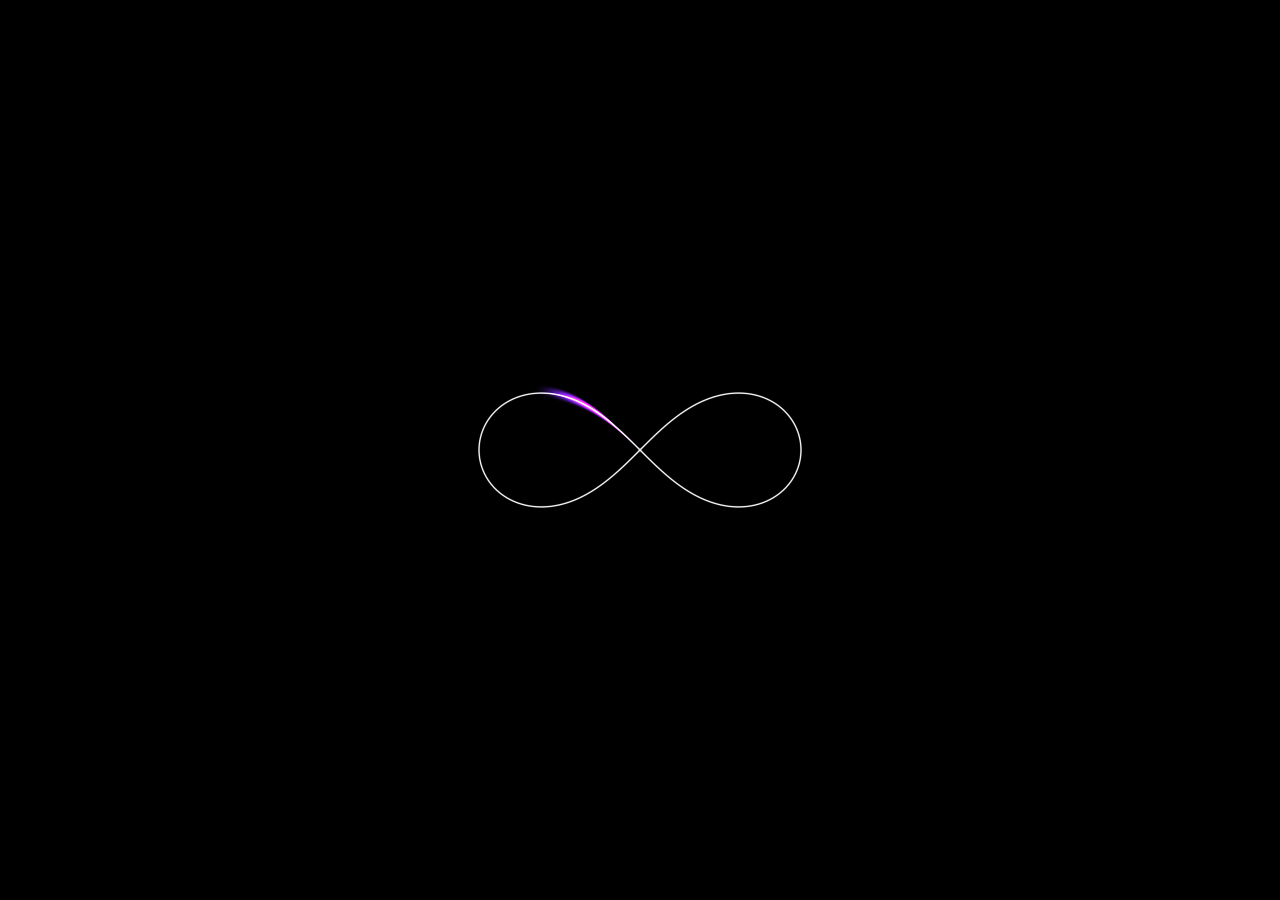
==== index.html @ 95f0ab80 "v0.1e" ====
<!DOCTYPE html>
<html lang="en">
    <head>
        <meta charset="UTF-8">
        <meta http-equiv='X-UA-Compatible' content='IE=edge'>
        <meta name='viewport' content='width=device-width, initial-scale=1'>

        <title>Infinity Watches</title>

        <!-- <link class="bsFiles" href="https://cdn.jsdelivr.net/npm/bootstrap@5.3.3/dist/css/bootstrap.min.css" rel="stylesheet   " integrity="sha384-QWTKZyjpPEjISv5WaRU9OFeRpok6YctnYmDr5pNlyT2bRjXh0JMhjY6hW+ALEwIH" crossorigin="anonymous" disabled> -->
        <!-- <script class="bsFiles" src="https://cdn.jsdelivr.net/npm/bootstrap@5.3.3/dist/js/bootstrap.bundle.min.js" integrity="s    ha384-YvpcrYf0tY3lHB60NNkmXc5s9fDVZLESaAA55NDzOxhy9GkcIdslK1eN7N6jIeHz" crossorigin="anonymous" disabled></script> -->


        <link rel="stylesheet" href="Styles/deskLoadStyle.css">
        <link rel="stylesheet" href="Styles/mobileLoadStyle.css">
        <link rel="icon" type="image/png" href="Images/Logos/logo_white.png">

        <script src="Scripts/infinityLoadAnim.js" class="loadAnimScripts"></script>
        <script src="Scripts/loadingScript.js"></script>
        <script src="Scripts/loginScript.js"></script>
        <link rel="stylesheet" href="Styles/loginStyle.css">    
    </head>
<body>
    <div class="loadMobile">
        <div class="infinity" id="loader"></div>
    </div>
    <script id="rendered-js" class="loadAnimScripts">load()</script>
    
    <div class="wrap" onmouseenter="toggleTint()" onmouseleave="toggleTint()">
        <div class="logImg">
            <img src="Images/Logos/logo_white.png" alt="infinity watches' logo">
        </div>
        <div class="logTitle">
            <h1>Infinity Watches</h1>
        </div>
        <div class="logWrap">
            <form action="">
                <div>
                    <p>Welcome to <span>Infinity Watches'</span> official website, please log in to continue.</p>
                </div>
                <p id="ermsg" style="color: red;">Error</p>
                <div>
                    <input type="text" placeholder="Username" required class="inUname" autocomplete="off">
                </div>
                <div class="pass">
                    <input type="password" id="passin" placeholder="Password" required>
                    <div class="pshow" style="margin: 0;" onclick="togglePasswordVisibility()">
                        <img src="Images/Misc/eye.png" id="eyeimg">
                    </div>
                </div>
                <div class="btns">
                    <button type="submit" class="sub">Log in</button>
                    <button type="reset" class="res">Reset</button>
                </div>
                <div>
                    <p>Don't have an account? <a href="">Sign up</a> now!</p>
                </div>
            </form>
        </div>
    </div>

</body>
</html>
---- Styles/deskLoadStyle.css ----
body {
    margin: 0;
}
.can
{
    position: absolute;
    width: 40%;
    z-index: 1000;
}
#cavCon
{
    top: 0;
    bottom: 0;
    right: 0;
    left: 0;
    position: absolute;
    z-index: 999;
    background-color: black;
    display: grid;
    align-items: center;
    justify-items: center;
    overflow: hidden;
}
.hidden {
    opacity: 0;
    overflow: hidden;
    transition: opacity 1.5s ease;
}
---- Styles/mobileLoadStyle.css ----
.loadMobile {
    display: flex;
    align-items: center;
    justify-content: center;
    position: absolute;
    height: 100vh;
    width: 100vw;
    background-color: black;
    z-index: 999;
  }
  
  .infinity {
    margin-top: -10.4%; 
    position: relative;
    width: 33.8vw; 
    height: 15.08vw; 
    animation: spin 3s infinite cubic-bezier(0.76, -0.52, 0.02, 1.48); 
  }
  
  .infinity:before,
  .infinity:after {
    content: '';
    position: absolute;
    top: 0;
    left: 0;
    width: 9.88vw; 
    height: 9.88vw; 
    border: 2.6vw solid #fff; 
    border-radius: 50% 50% 0 50%;
    transform: rotate(-45deg);
  }
  
  .infinity:before {
    animation: left 1.5s infinite alternate ease-in-out, morph 1.5s infinite alternate ease-in-out; 
  }
  
  .infinity:after {
    left: auto;
    right: 0;
    border-radius: 50% 50% 50% 0;
    transform: rotate(45deg);
    animation: right 1.5s infinite alternate cubic-bezier(0.76, -0.52, 0.02, 1.48), morph 1.5s infinite alternate cubic-bezier(0.76, -0.52, 0.02, 1.48); 
  }
  
  @keyframes left {
    0% {
      left: 9.36vw; 
    }
  }
  
  @keyframes right {
    0% {
      right: 9.36vw; 
    }
  }
  
  @keyframes morph {
    0% {
      border-radius: 50%;
    }
  }
  
  @keyframes spin {
    0% {
      transform: rotate(540deg);
    }
  }
---- Styles/loginStyle.css ----
/* FONTS */
@font-face {
    font-family: LogoText;
    src: url(../Fonts/GreatVibes/GreatVibes-Regular.ttf);
}
@font-face {
    font-family: textf;
    src: url(../Fonts/OpenSans/OpenSans.ttf);
}
@font-face {
    font-family: textf-light;
    src: url(../Fonts/OpenSans/OpenSans-Light.ttf);
}
@font-face {
    font-family: Title;
    src: url(../Fonts/Playfair/PlayfairDisplay-Regular.ttf);
}
@font-face {
    font-family: TitleItalic;
    src: url(../Fonts/Playfair/PlayfairDisplay-Italic.ttf);
}
@font-face {
    font-family: TitleBoldItalic;
    src: url(../Fonts/Playfair/PlayfairDisplay-BoldItalic.ttf);
}
@font-face {
    font-family: TitleBold;
    src: url(../Fonts/Playfair/PlayfairDisplay-Bold.ttf);
}   
:root{
    font-size: 62.5%;
}
html
{
    scroll-behavior: smooth;
    
}
body
{
    overflow: hidden;
    font-size: 1.6rem;

    color: white;

    margin: 0;
    padding: 0;

    height: 100vh;
    width: 100vw;

    /* background-color: #1A1A1C; */
    background-image: url(../Images/Backgrounds/loginWall.jpg);
    background-size: cover;
    background-position-y: top;
    background-position-x: center;
    display: grid;    

    justify-content: center;
    align-content: center;
    transition: backdrop-filter 600ms;

}
.bodyTint
{
    backdrop-filter: brightness(130%);
    transition: backdrop-filter 600ms;
}
img
{
    user-select: none;
}
.wrap
{
    margin-top: -10vh;
    display: grid;
    justify-items: center;
    backdrop-filter: blur(5px) brightness(40%);

    align-content: center;
    height: 110vh;
    bottom: 0;
    border-right: solid white .5rem;
    border-left: solid white .5rem;
    transition: backdrop-filter 600ms;
}
.wrap:hover
{
    backdrop-filter: blur(5px) brightness(15%);
    transition: backdrop-filter 600ms;
}
.logImg
{
    width: 40%;
}

.logImg img
{
    width: 100%;
}

.logTitle h1
{
    text-align: center;
    margin-top: -7rem;
    margin-left: -1.6rem;
    user-select: none;
    font-family: LogoText;
    font-weight: bold;
    color: white;
    text-transform: capitalize;
    font-size: 6rem;
    /* text-shadow:
    3px 3px 10px #000,
    -3px 3px 10px #000,
    -3px -3px 10px #000,
    3px -3px 10px #000; */
    text-shadow: #262629 .3rem .3rem;

}
.logWrap
{
    border-radius: 2rem;
    margin-top: -2%;
    padding: 2rem 0;
    /* background-color: #1A1A1C; */
    width: 80%;
    display: flex;
    justify-content: center;
}

form 
{
    margin-top: -8%;
    width: 80%;
}

.logWrap div
{

    margin: 2rem 0;
    
}

.logWrap p
{
    color: white;
    font-family: titleitalic;
    text-align: center;
    font-size: 2.2rem;
    letter-spacing: .08rem;
    user-select: none;
}
.inUname
{
    width: 95%;
}
.logWrap input
{
    border: rgba(255, 255, 255, .2) .2rem solid;
    
    color: white;
    font-size: 2rem;
    font-family: title;
    text-align: center;
    padding: 1.4rem;
    border-radius: 4rem;
    background-color: transparent;
    letter-spacing: .25rem;
    font-style: italic;
    transition: background-color 400ms;
    backdrop-filter: blur(20px);
}

.logWrap input:focus
{
    border: rgba(255, 255, 255, .2) .2rem solid;
     
    background-color: rgba(255, 255, 255, .2);
    outline: none;
}

.btns
{
    width: 100%;
    display: flex;
    justify-content: center;
    gap: 0rem;
}

.btns button
{
    background: transparent;
    color: rgba(255, 255, 255, .8);
    width: fit-content;
    font-size: 2rem;
    transition: background-color 600ms, color 300ms, box-shadow 600ms;
    cursor: pointer;
    backdrop-filter: blur(4rem);
    font-family: title;

}
.res
{
    border-radius: 0rem 4rem 4rem 0rem;
    padding: 1.4rem 5rem 1.4rem 4.2rem;
    border: solid rgba(255, 255, 255, .2) .2rem;
    border-left: none;

}
.sub 
{
    border-radius: 4rem 0rem 0rem 4rem;
    padding: 1.4rem 4rem 1.4rem 5rem;
    border: solid rgba(255, 255, 255, .2) .2rem;
    border-right: solid rgba(255, 255, 255, .2) .2rem;


}
.sub:hover
{
    background-color: white;
    color:#1A1A1C;
    box-shadow: 0 0 2rem #fff;
    transition: background-color 600ms, color 300ms, box-shadow 600ms;
}
.res:hover
{
    color: white;
    background-color: rgb(198, 0, 0);
    transition: background-color 600ms;
    box-shadow:0 0 2rem red;

    transition: background-color 600ms, color 300ms, box-shadow 600ms;

} 
.pass
{
    width: 100%;
    display: grid;
    grid-template-columns: 92.35% 6%;
    justify-content: space-evenly;
    gap: 2%;
    align-items: center;
}

.pshow
{
    width: 100%;
}
.pshow img
{
    width: 100%;
    filter: brightness(50%);
    transition: filter 300ms;
    z-index: 1;
}

.pshow img:hover
{
    filter: brightness(100%);
    transition: filter 300ms;
    cursor: pointer;

}
#ermsg
{
    margin-top: -1rem;
    display: none;
}


@media (max-width:1400px) {
    body
    {
        background-position-x: 65%;
    }
}

@media (max-width:1000px) {

    body
    {
        background-position-x: 72%;
    }

    .wrap
    {
        margin-top: -5vh;
        display: grid;
        justify-items: center;
        backdrop-filter: none;
        width: 100vw;
        align-content: center;
        height: 105vh;
        bottom: 0;
        border-right: none;
        border-left: none;
        transition: backdrop-filter 600ms;
        backdrop-filter: blur(.4rem);

    }
    .wrap:hover
    {
        backdrop-filter: blur(.4rem);

    }
    .logWrap
    {
        margin-top: -2rem;
    }
}

@media (max-width:700px) {

    body
    {
        backdrop-filter: brightness(50%) blur(.4rem);
        background-position-x: 60%;
    }
    .wrap h1
    {
        font-size: 5rem;
    }

    
}

@media (max-width:600px) {

    body
    {
        backdrop-filter: brightness(50%) blur(.4rem);
        background-position-x: 62%;
    }

    .logTitle
    {
        margin-top: 2rem;
    }
    .wrap h1
    {
        font-size: 4rem;
    }
    
}

@media (max-width:500px) {

    body
    {
        background-position-x: 70%;
    }
    .wrap
    {
        margin-left: 0rem;
    }
    .logImg
    {
        width: 50%;
        margin-left: 0rem;
    }
    .logTitle
    {
        margin-top: 3rem;
    }
    .wrap h1
    {
        margin-left: 0;
        font-size: 4rem;
    }
    .wrap p
    {
        font-size: 1.6rem;
    }
    .btns button
    {
        font-size: 1.4rem;
    }

    .wrap input
    {
        font-size: 1.4rem;
    }
    
}
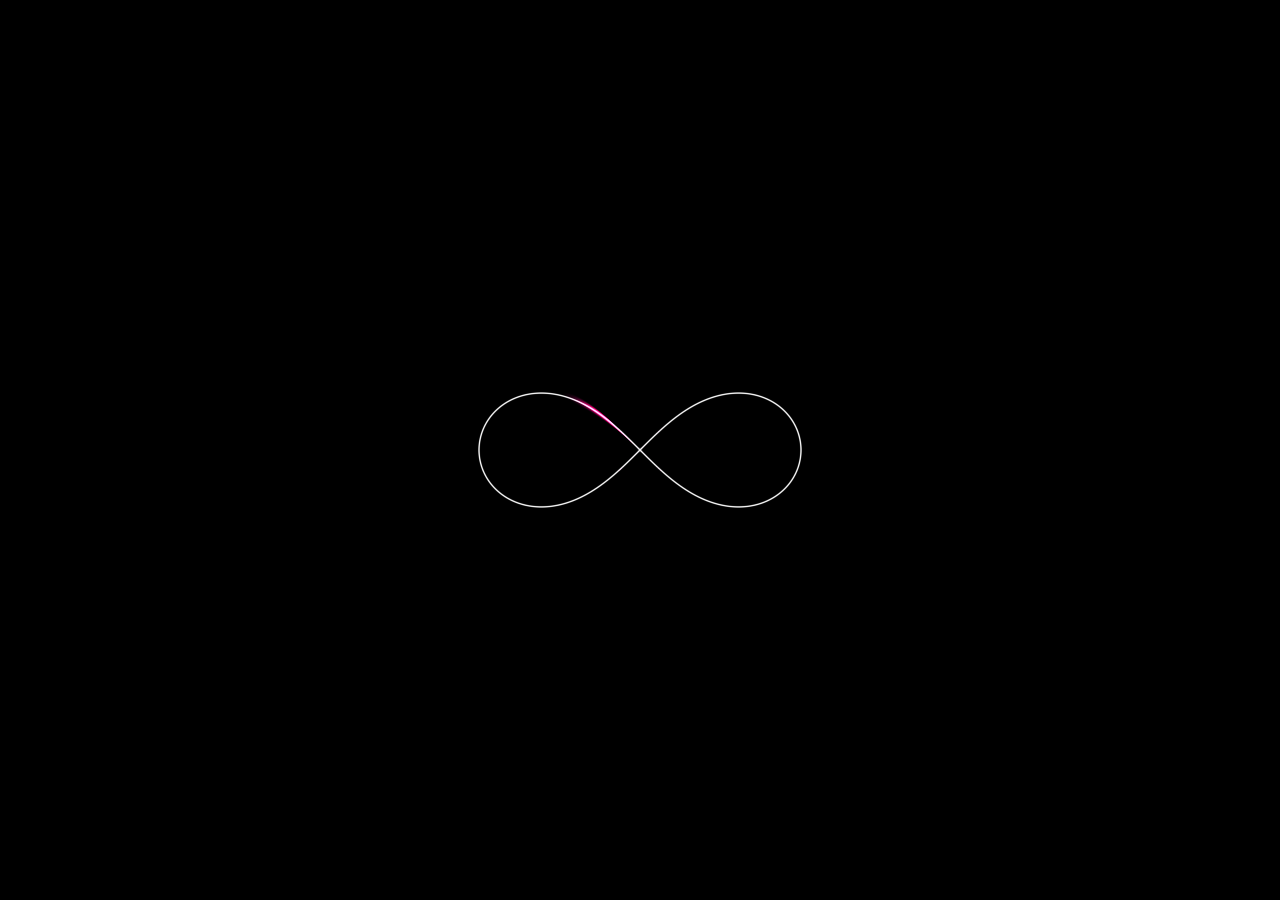
==== commit 079a577c: "v0.1h" ====
--- a/index.html
+++ b/index.html
@@ -35,7 +35,7 @@
         </div>
         <div class="logWrap">
             <form action="">
-                <div>
+                <div class="welc">
                     <p>Welcome to <span>Infinity Watches'</span> official website, please log in to continue.</p>
                 </div>
                 <p id="ermsg" style="color: red;">Error</p>
--- a/Styles/loginStyle.css
+++ b/Styles/loginStyle.css
@@ -62,8 +62,24 @@
 }
 .bodyTint
 {
+    .wrap
+    {
+        backdrop-filter: blur(5px) brightness(15%);
+        transition: backdrop-filter 600ms;
+    }
+    
+}
+.bodyTintFF
+{
     backdrop-filter: brightness(130%);
+    .wrap
+    {
+        backdrop-filter: blur(5px) brightness(15%);
+        transition: backdrop-filter 600ms;
+    }
+    
     transition: backdrop-filter 600ms;
+
 }
 img
 {
@@ -83,11 +99,7 @@
     border-left: solid white .5rem;
     transition: backdrop-filter 600ms;
 }
-.wrap:hover
-{
-    backdrop-filter: blur(5px) brightness(15%);
-    transition: backdrop-filter 600ms;
-}
+
 .logImg
 {
     width: 40%;
@@ -213,8 +225,6 @@
     padding: 1.4rem 4rem 1.4rem 5rem;
     border: solid rgba(255, 255, 255, .2) .2rem;
     border-right: solid rgba(255, 255, 255, .2) .2rem;
-
-
 }
 .sub:hover
 {
@@ -350,9 +360,22 @@
     {
         background-position-x: 70%;
     }
+    form
+    {
+        margin-left: 0rem;
+    }
     .wrap
     {
         margin-left: 0rem;
+    }
+    .welc p
+    {
+        margin-left: 1.5rem;
+    }
+    .logWrap
+    {
+        margin-left: -1.5rem;
+
     }
     .logImg
     {
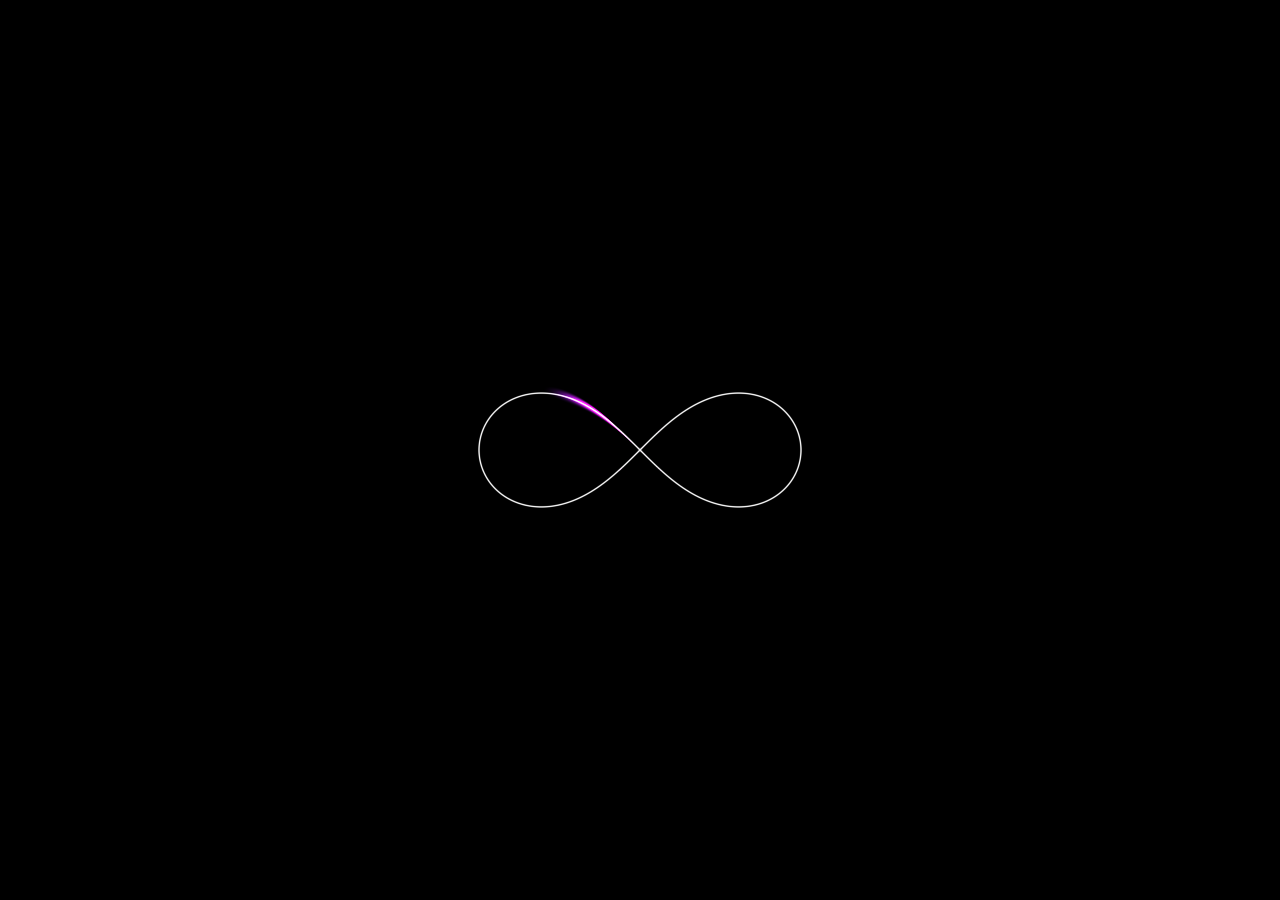
==== commit f976503b: "v0.1j" ====
--- a/index.html
+++ b/index.html
@@ -43,7 +43,7 @@
                     <input type="text" placeholder="Username" required class="inUname" autocomplete="off">
                 </div>
                 <div class="pass">
-                    <input type="password" id="passin" placeholder="Password" required>
+                    <input type="password" id="passin" placeholder="Password" required autocomplete="off">
                     <div class="pshow" style="margin: 0;" onclick="togglePasswordVisibility()">
                         <img src="Images/Misc/eye.png" id="eyeimg">
                     </div>
--- a/Styles/loginStyle.css
+++ b/Styles/loginStyle.css
@@ -219,6 +219,7 @@
     border-left: none;
 
 }
+
 .sub 
 {
     border-radius: 4rem 0rem 0rem 4rem;
@@ -228,21 +229,34 @@
 }
 .sub:hover
 {
-    background-color: white;
-    color:#1A1A1C;
-    box-shadow: 0 0 2rem #fff;
-    transition: background-color 600ms, color 300ms, box-shadow 600ms;
+    background-color: rgba(255, 255, 255, .4);
+
+    backdrop-filter: brightness(200%);
 }
 .res:hover
 {
-    color: white;
-    background-color: rgb(198, 0, 0);
-    transition: background-color 600ms;
-    box-shadow:0 0 2rem red;
-
-    transition: background-color 600ms, color 300ms, box-shadow 600ms;
-
+    background-color: rgba(255, 255, 255, .4);
+
+    backdrop-filter: brightness(200%);    
 } 
+.sub:active
+{
+    box-shadow: 0 0 1rem #fff;
+    color: black;
+    background-color: #fff;
+    transition: background-color 0ms, color 0ms, box-shadow 0ms;
+
+}
+
+.res:active
+{
+    box-shadow: 0 0 1rem #fff;
+    color: black;
+    background-color: #fff;
+    transition: background-color 0ms, color 0ms, box-shadow 0ms;
+
+}
+
 .pass
 {
     width: 100%;
@@ -400,9 +414,20 @@
         font-size: 1.4rem;
     }
 
+
     .wrap input
     {
         font-size: 1.4rem;
     }
-    
-}
+    .res
+    {
+        padding: 1.4rem 4.5rem 1.4rem 4.2rem;
+
+    }
+    .sub 
+    {
+        padding: 1.4rem 3.5rem 1.4rem 5rem;
+    }
+
+
+}
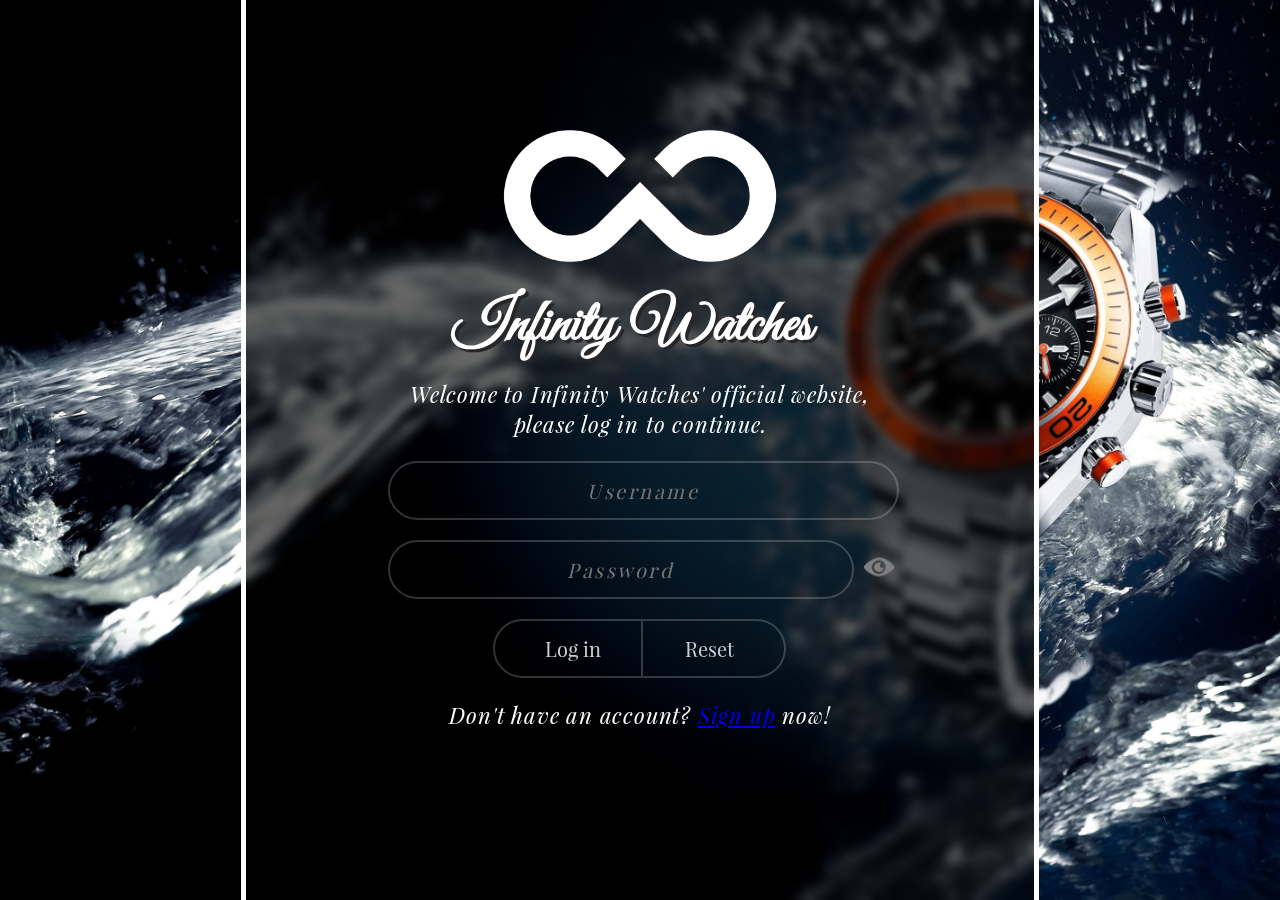
==== commit 5137ad4b: "v0.2a" ====
--- a/index.html
+++ b/index.html
@@ -19,13 +19,37 @@
         <script src="Scripts/loadingScript.js"></script>
         <script src="Scripts/loginScript.js"></script>
         <link rel="stylesheet" href="Styles/loginStyle.css">    
+        <link rel="stylesheet" href="Styles/signupStyle.css">    
     </head>
 <body>
     <div class="loadMobile">
         <div class="infinity" id="loader"></div>
     </div>
     <script id="rendered-js" class="loadAnimScripts">load()</script>
-    
+    <div class="signwrap">
+        <div class="signf">
+            <p>To create a new account, please fill in with the username you wish to use and your password.</p>
+            <p class="errsig" style="color: red;">Error</p>
+            <form action="">
+                <div>
+                    <div>
+                        <input type="text" placeholder="Username" required class="inUname" autocomplete="off">
+                    </div>
+                    <div class="pass">
+                        <input type="password" id="passinS" placeholder="Password" required autocomplete="off">
+                        <div class="pshow" style="margin: 0;" onclick="togglePasswordVisibilitySig()">
+                            <img src="Images/Misc/eye.png" id="eyeimgS">
+                        </div>
+                    </div>
+                    <div class="btns">
+                        <button type="submit" class="sub">Log in</button>
+                        <button type="reset" class="res">Reset</button>
+                        <button type="button" onclick="cancelsup()" class="canc">Cancel</button>
+                    </div>
+                </div>
+            </form>
+        </div>
+    </div>
     <div class="wrap" onmouseenter="toggleTint()" onmouseleave="toggleTint()">
         <div class="logImg">
             <img src="Images/Logos/logo_white.png" alt="infinity watches' logo">
@@ -44,7 +68,7 @@
                 </div>
                 <div class="pass">
                     <input type="password" id="passin" placeholder="Password" required autocomplete="off">
-                    <div class="pshow" style="margin: 0;" onclick="togglePasswordVisibility()">
+                    <div class="pshow" style="margin: 0;" onclick="togglePasswordVisibilityLog()">
                         <img src="Images/Misc/eye.png" id="eyeimg">
                     </div>
                 </div>
@@ -53,7 +77,7 @@
                     <button type="reset" class="res">Reset</button>
                 </div>
                 <div>
-                    <p>Don't have an account? <a href="">Sign up</a> now!</p>
+                    <p>Don't have an account? <a href="#" onclick="showsign()">Sign up</a> now!</p>
                 </div>
             </form>
         </div>
--- a/Styles/loginStyle.css
+++ b/Styles/loginStyle.css
@@ -191,7 +191,7 @@
     outline: none;
 }
 
-.btns
+.logWrap .btns
 {
     width: 100%;
     display: flex;
@@ -199,7 +199,7 @@
     gap: 0rem;
 }
 
-.btns button
+.logWrap .btns button
 {
     background: transparent;
     color: rgba(255, 255, 255, .8);
@@ -211,7 +211,7 @@
     font-family: title;
 
 }
-.res
+.logWrap .res
 {
     border-radius: 0rem 4rem 4rem 0rem;
     padding: 1.4rem 5rem 1.4rem 4.2rem;
@@ -220,26 +220,26 @@
 
 }
 
-.sub 
+.logWrap .sub 
 {
     border-radius: 4rem 0rem 0rem 4rem;
     padding: 1.4rem 4rem 1.4rem 5rem;
     border: solid rgba(255, 255, 255, .2) .2rem;
     border-right: solid rgba(255, 255, 255, .2) .2rem;
 }
-.sub:hover
+.logWrap .sub:hover
 {
     background-color: rgba(255, 255, 255, .4);
 
     backdrop-filter: brightness(200%);
 }
-.res:hover
+.logWrap .res:hover
 {
     background-color: rgba(255, 255, 255, .4);
 
     backdrop-filter: brightness(200%);    
 } 
-.sub:active
+.logWrap .sub:active
 {
     box-shadow: 0 0 1rem #fff;
     color: black;
@@ -248,7 +248,7 @@
 
 }
 
-.res:active
+.logWrap .res:active
 {
     box-shadow: 0 0 1rem #fff;
     color: black;
@@ -257,7 +257,7 @@
 
 }
 
-.pass
+.logWrap .pass
 {
     width: 100%;
     display: grid;
@@ -267,11 +267,11 @@
     align-items: center;
 }
 
-.pshow
+.logWrap .pshow
 {
     width: 100%;
 }
-.pshow img
+.logWrap .pshow img
 {
     width: 100%;
     filter: brightness(50%);
@@ -279,14 +279,14 @@
     z-index: 1;
 }
 
-.pshow img:hover
+.logWrap .pshow img:hover
 {
     filter: brightness(100%);
     transition: filter 300ms;
     cursor: pointer;
 
 }
-#ermsg
+.logWrap #ermsg
 {
     margin-top: -1rem;
     display: none;
@@ -409,13 +409,13 @@
     {
         font-size: 1.6rem;
     }
-    .btns button
+    .logWrap .btns button
     {
         font-size: 1.4rem;
     }
 
 
-    .wrap input
+    .logWrap input
     {
         font-size: 1.4rem;
     }
--- a/Styles/signupStyle.css
+++ b/Styles/signupStyle.css
@@ -0,0 +1,286 @@
+.signwrap
+{
+    display: none;
+    position: absolute;
+    width: 100vw;
+    height: 100vh;
+    z-index: 998;
+    justify-content: center;
+    align-items: center;
+}
+.signwraphide
+{
+    backdrop-filter: brightness(100%) blur(0px);
+
+    transition: backdrop-filter 600ms;
+}
+.signwrapshow
+{
+    backdrop-filter: brightness(80%) blur(4px);
+
+    transition: backdrop-filter 600ms;
+
+}
+.signf
+{
+    width: 100%;
+    padding: 2% 30%;
+    height: auto;
+    
+}
+.signfshow
+{
+    opacity: 100;
+    backdrop-filter: brightness(130%) blur(20px);
+
+    transition: opacity 400ms, backdrop-filter 800ms;
+    
+}
+.signfhide
+{
+    opacity: 0;
+    transition: opacity 400ms;
+}
+.signf p
+{
+    color: white;
+    font-family: titleitalic;
+    text-align: center;
+    font-size: 2.2rem;
+    letter-spacing: .08rem;
+    user-select: none;
+}
+.errsig
+{
+    display: none;
+}
+
+.signf .inUname
+{
+    width: 95%;
+}
+.signf input
+{
+    border: rgba(255, 255, 255, .2) .2rem solid;
+    
+    color: white;
+    font-size: 2rem;
+    font-family: title;
+    text-align: center;
+    padding: 1.4rem;
+    border-radius: 4rem;
+    background-color: transparent;
+    letter-spacing: .25rem;
+    font-style: italic;
+    transition: background-color 400ms;
+    backdrop-filter: blur(20px);
+}
+
+.signf input:focus
+{
+    border: rgba(255, 255, 255, .2) .2rem solid;
+     
+    background-color: rgba(255, 255, 255, .2);
+    outline: none;
+}
+
+.signf .btns
+{
+    width: 100%;
+    display: flex;
+    justify-content: center;
+    gap: 0rem;
+}
+
+.signf .btns button
+{
+    background: transparent;
+    color: rgba(255, 255, 255, .8);
+    width: fit-content;
+    font-size: 2rem;
+    transition: background-color 600ms, color 300ms, box-shadow 600ms;
+    cursor: pointer;
+    backdrop-filter: blur(4rem);
+    font-family: title;
+
+}
+.signf .res
+{
+    border-radius: 0rem 0rem 0rem 0rem;
+    padding: 1.4rem 4.5rem 1.4rem 4.5rem;
+    border: solid rgba(255, 255, 255, .2) .2rem;
+    border-left: none;
+
+}
+
+.signf .canc
+{
+    border-radius: 0rem 4rem 4rem 0rem;
+    padding: 1.4rem 5rem 1.4rem 4.2rem;
+    border: solid rgba(255, 255, 255, .2) .2rem;
+    border-left: none;
+
+}
+
+.signf .sub 
+{
+    border-radius: 4rem 0rem 0rem 4rem;
+    padding: 1.4rem 4rem 1.4rem 5rem;
+    border: solid rgba(255, 255, 255, .2) .2rem;
+    border-right: solid rgba(255, 255, 255, .2) .2rem;
+}
+.signf .canc:hover
+{
+    background-color: rgba(255, 255, 255, .4);
+
+    backdrop-filter: brightness(200%);
+}
+
+.signf .sub:hover
+{
+    background-color: rgba(255, 255, 255, .4);
+
+    backdrop-filter: brightness(200%);
+}
+.signf .res:hover
+{
+    background-color: rgba(255, 255, 255, .4);
+
+    backdrop-filter: brightness(200%);    
+} 
+.signf .sub:active
+{
+    box-shadow: 0 0 1rem #fff;
+    color: black;
+    background-color: #fff;
+    transition: background-color 0ms, color 0ms, box-shadow 0ms;
+
+}
+.signf .canc:active
+{
+    box-shadow: 0 0 1rem #fff;
+    color: black;
+    background-color: #fff;
+    transition: background-color 0ms, color 0ms, box-shadow 0ms;
+}
+
+.signf .res:active
+{
+    box-shadow: 0 0 1rem #fff;
+    color: black;
+    background-color: #fff;
+    transition: background-color 0ms, color 0ms, box-shadow 0ms;
+
+}
+
+.signf .pass
+{
+    width: 100%;
+    display: grid;
+    grid-template-columns: 92.35% 6%;
+    justify-content: space-evenly;
+    gap: 2%;
+    align-items: center;
+}
+
+.signf .pshow
+{
+    width: 100%;
+}
+.signf .pshow img
+{
+    width: 100%;
+    filter: brightness(50%);
+    transition: filter 300ms;
+    z-index: 1;
+}
+
+.signf .pshow img:hover
+{
+    filter: brightness(100%);
+    transition: filter 300ms;
+    cursor: pointer;
+
+}
+.signf #ermsg
+{
+    margin-top: -1rem;
+    display: none;
+}
+
+.signf form
+{
+    margin: 0 auto;
+    margin-top: 1rem;
+    width: 80%;
+    display: flex;
+    justify-content: center;
+    align-items: center;
+}
+.signf form div div
+{
+    margin: 1rem;
+}
+
+@media (max-width:1400px) {
+    .signf form
+    {
+        width: 100%;
+    }
+
+}
+@media (max-width:1120px) {
+    .signf
+    {
+        padding: 2% 15%;
+    }
+
+
+}
+
+@media (max-width:700px) {
+    .signf
+    {
+        padding: 2% 5%;
+    }
+    .signf input, .signf .btns button 
+    {
+        font-size: 1.6rem;
+    }
+    .signf p
+    {
+        font-size: 1.6rem;
+
+    }
+    .signf div
+    {
+        width: 90%;
+    }
+    .signf .res
+    {
+        padding: 1rem 0;
+    }
+
+    .signf .canc
+    {
+        padding: 1rem .5rem 1rem 0;
+    }
+
+    .signf .sub 
+    {
+        padding: 1rem 0 1rem .5rem;
+    }
+    .signf .btns button 
+    {
+        width: 33%;
+    }
+    .signf input
+    {
+        padding: 1rem;
+    }
+    .signf .pass
+    {
+        width: 90%;
+    }
+
+}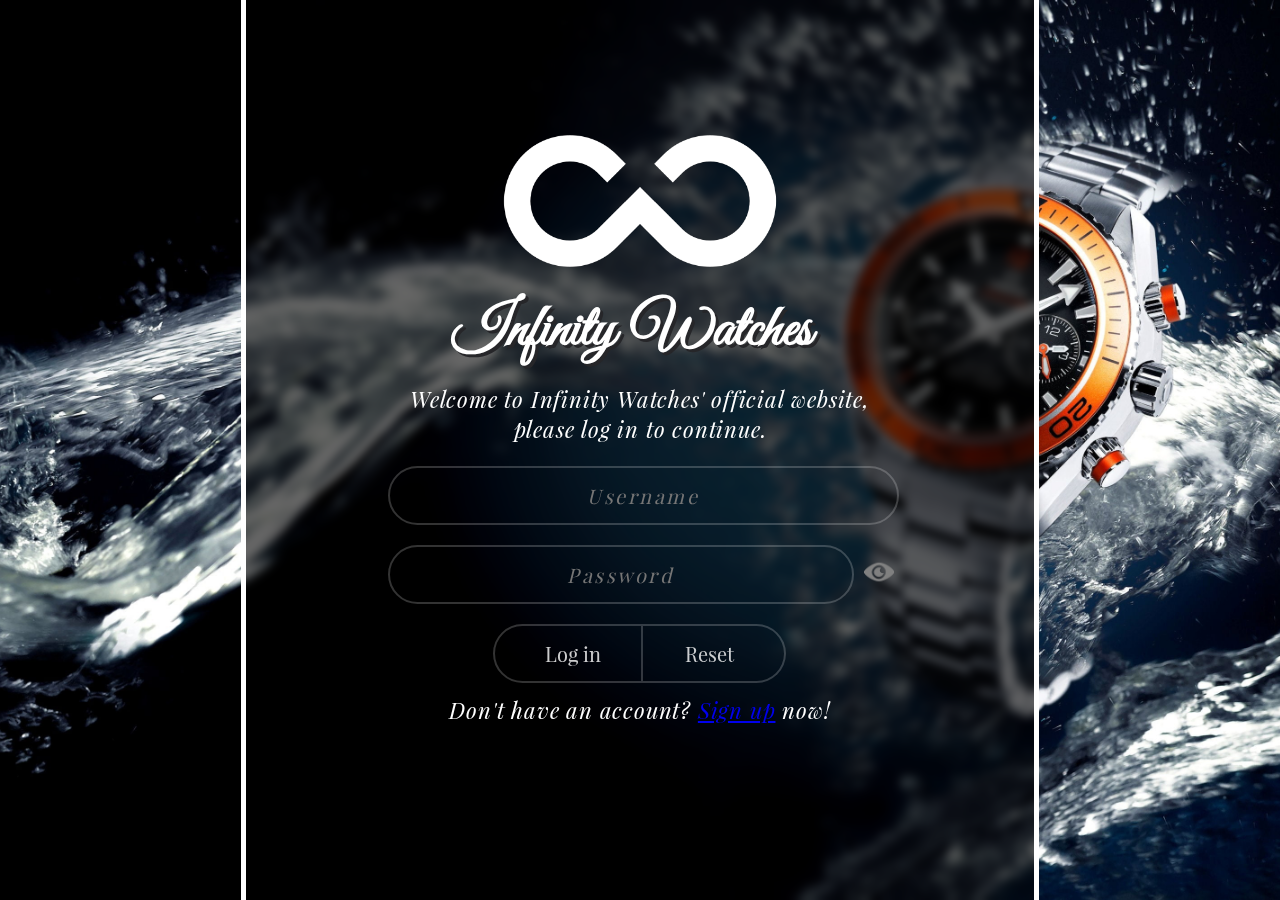
==== commit 17ca88ea: "v0.9" ====
--- a/index.html
+++ b/index.html
@@ -7,9 +7,7 @@
 
         <title>Infinity Watches</title>
 
-        <!-- <link class="bsFiles" href="https://cdn.jsdelivr.net/npm/bootstrap@5.3.3/dist/css/bootstrap.min.css" rel="stylesheet   " integrity="sha384-QWTKZyjpPEjISv5WaRU9OFeRpok6YctnYmDr5pNlyT2bRjXh0JMhjY6hW+ALEwIH" crossorigin="anonymous" disabled> -->
-        <!-- <script class="bsFiles" src="https://cdn.jsdelivr.net/npm/bootstrap@5.3.3/dist/js/bootstrap.bundle.min.js" integrity="s    ha384-YvpcrYf0tY3lHB60NNkmXc5s9fDVZLESaAA55NDzOxhy9GkcIdslK1eN7N6jIeHz" crossorigin="anonymous" disabled></script> -->
-
+    
 
         <link rel="stylesheet" href="Styles/deskLoadStyle.css">
         <link rel="stylesheet" href="Styles/mobileLoadStyle.css">
@@ -30,19 +28,35 @@
         <div class="signf">
             <p>To create a new account, please fill in with the username you wish to use and your password.</p>
             <p class="errsig" style="color: red;">Error</p>
-            <form action="">
+
+            <form action="" id="val" onreset="clearSig()" novalidate>
                 <div>
                     <div>
-                        <input type="text" placeholder="Username" required class="inUname" autocomplete="off">
+                        <input type="text" placeholder="Firstname" required class="inUname" id="firstname" autocomplete="off">
+                        <p id="fr" style="color:red;"></p>
+                    </div>
+                    <div>
+                        <input type="text" placeholder="Lastname" required class="inUname" id="lastname" autocomplete="off">
+                        <p id="ls" style="color:red;"></p>
+                    </div>
+                    <div>
+                        <select class="form-select" id="gender" class="gender" name="gender" required style="border-radius: 2rem;">
+                            <option selected disabled value="">Select your gender</option>
+                            <option value="male" style="color: black; ">Male</option>
+                            <option value="female" style="color: black; ">Female</option>
+                        </select>
+                        <p id="fd" style="color:red;"></p>
                     </div>
                     <div class="pass">
                         <input type="password" id="passinS" placeholder="Password" required autocomplete="off">
                         <div class="pshow" style="margin: 0;" onclick="togglePasswordVisibilitySig()">
                             <img src="Images/Misc/eye.png" id="eyeimgS">
                         </div>
+                        <p id="ps" style="color:red;"></p>
+                        
                     </div>
                     <div class="btns">
-                        <button type="submit" class="sub">Log in</button>
+                        <button type="submit" class="sub">Sing up</button>
                         <button type="reset" class="res">Reset</button>
                         <button type="button" onclick="cancelsup()" class="canc">Cancel</button>
                     </div>
@@ -58,13 +72,12 @@
             <h1>Infinity Watches</h1>
         </div>
         <div class="logWrap">
-            <form action="">
+            <form action="" onsubmit="return verif()" onreset="clearVerif()">
                 <div class="welc">
                     <p>Welcome to <span>Infinity Watches'</span> official website, please log in to continue.</p>
                 </div>
-                <p id="ermsg" style="color: red;">Error</p>
                 <div>
-                    <input type="text" placeholder="Username" required class="inUname" autocomplete="off">
+                    <input type="text" placeholder="Username" id="namelog" required class="inUname" autocomplete="off">
                 </div>
                 <div class="pass">
                     <input type="password" id="passin" placeholder="Password" required autocomplete="off">
@@ -76,12 +89,15 @@
                     <button type="submit" class="sub">Log in</button>
                     <button type="reset" class="res">Reset</button>
                 </div>
+                <p id="ermsg" style="color: red;"></p>
+
                 <div>
                     <p>Don't have an account? <a href="#" onclick="showsign()">Sign up</a> now!</p>
                 </div>
             </form>
         </div>
     </div>
+    <script src="Scripts/verif.js"></script>
 
 </body>
 </html>--- a/Styles/loginStyle.css
+++ b/Styles/loginStyle.css
@@ -30,6 +30,8 @@
 :root{
     font-size: 62.5%;
 }
+
+
 html
 {
     scroll-behavior: smooth;
@@ -166,6 +168,7 @@
 {
     width: 95%;
 }
+
 .logWrap input
 {
     border: rgba(255, 255, 255, .2) .2rem solid;
@@ -289,9 +292,7 @@
 .logWrap #ermsg
 {
     margin-top: -1rem;
-    display: none;
-}
-
+}
 
 @media (max-width:1400px) {
     body
--- a/Styles/signupStyle.css
+++ b/Styles/signupStyle.css
@@ -59,7 +59,7 @@
 {
     width: 95%;
 }
-.signf input
+.signf input,select
 {
     border: rgba(255, 255, 255, .2) .2rem solid;
     
@@ -75,6 +75,10 @@
     transition: background-color 400ms;
     backdrop-filter: blur(20px);
 }
+select{
+    width: 99.8%;
+}
+   
 
 .signf input:focus
 {
@@ -227,6 +231,10 @@
     {
         width: 100%;
     }
+    select
+    {
+        width: 101%;
+    }
 
 }
 @media (max-width:1120px) {
@@ -234,11 +242,24 @@
     {
         padding: 2% 15%;
     }
-
+    select
+    {
+        width: 98.8%;
+    }
 
 }
 
 @media (max-width:700px) {
+    .signfshow
+    {
+        background-color: #1A1A1C;
+        backdrop-filter: none;
+        
+    }
+    .signfhide
+    {
+        background-color: transparent;
+    }
     .signf
     {
         padding: 2% 5%;
@@ -282,5 +303,10 @@
     {
         width: 90%;
     }
-
+    select
+    {
+        width: 102%;
+        padding: 1rem;
+        font-size: 1.6rem;
+    }
 }